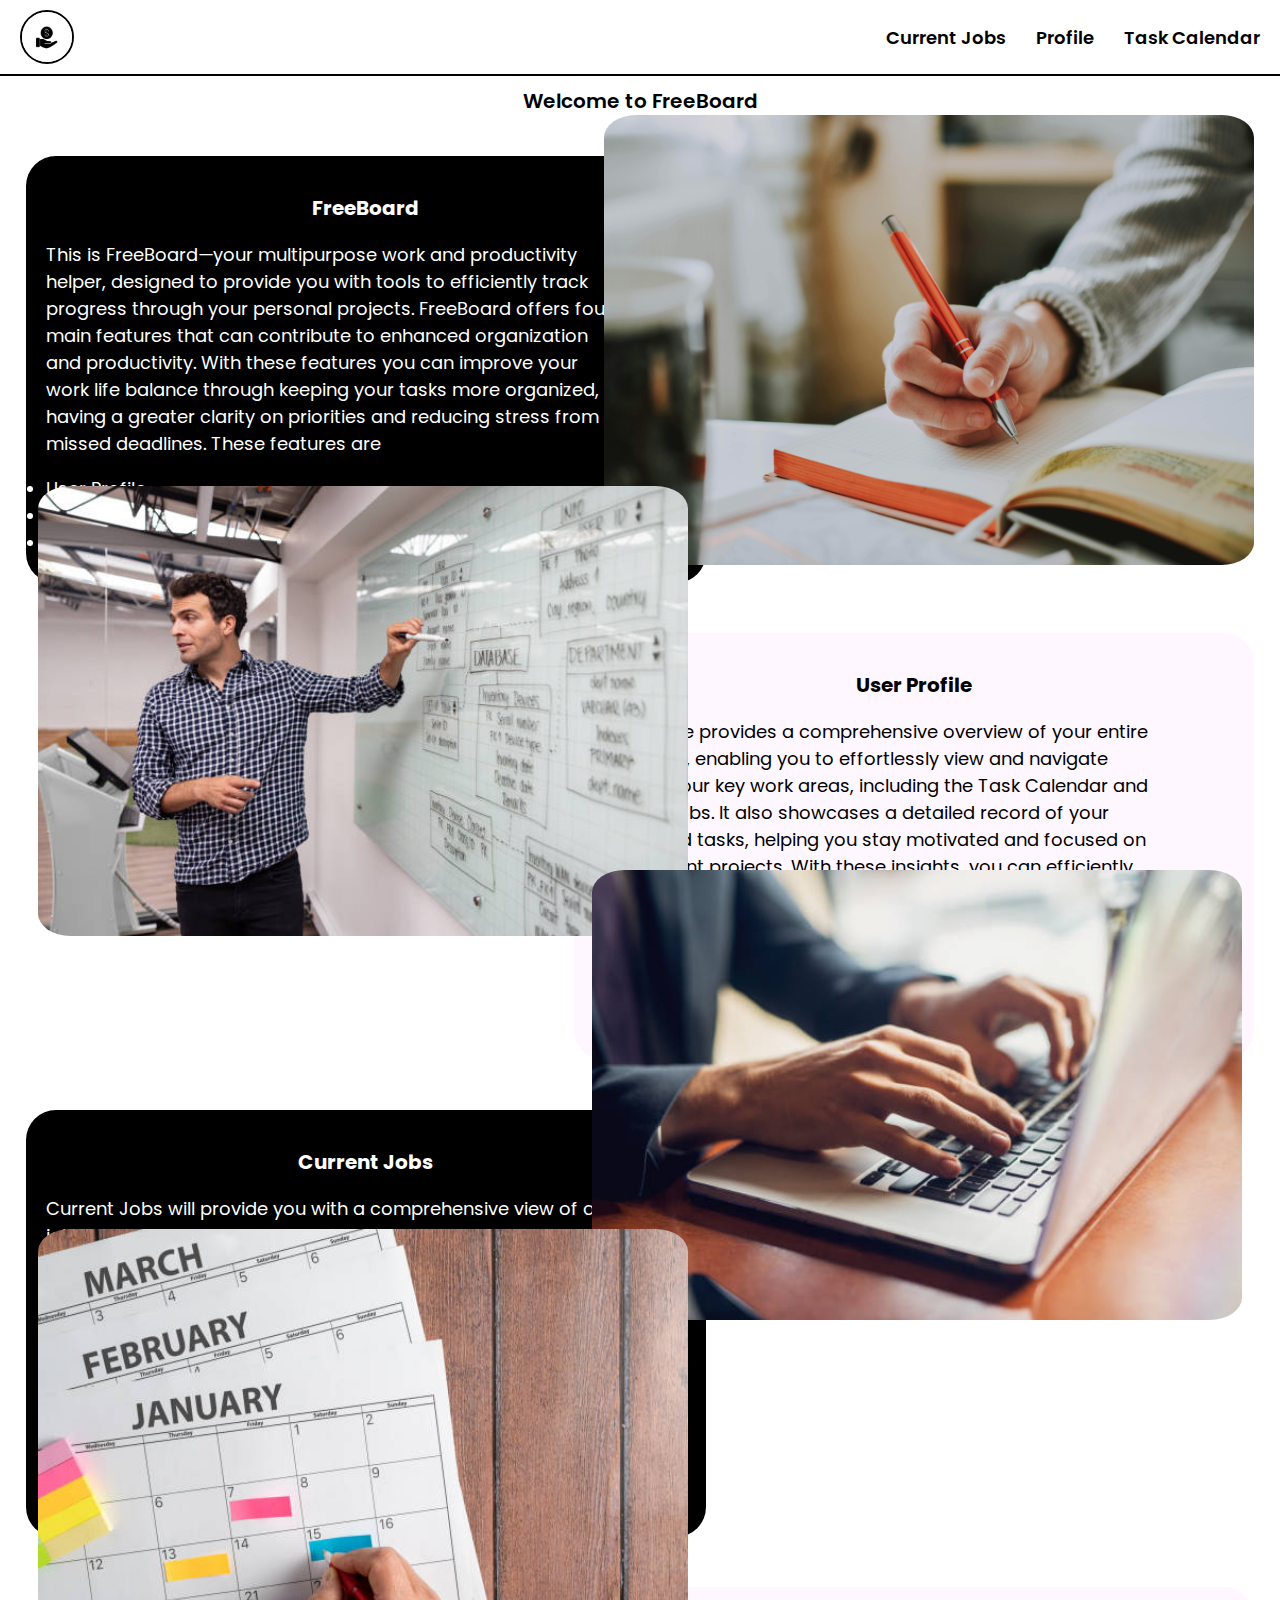
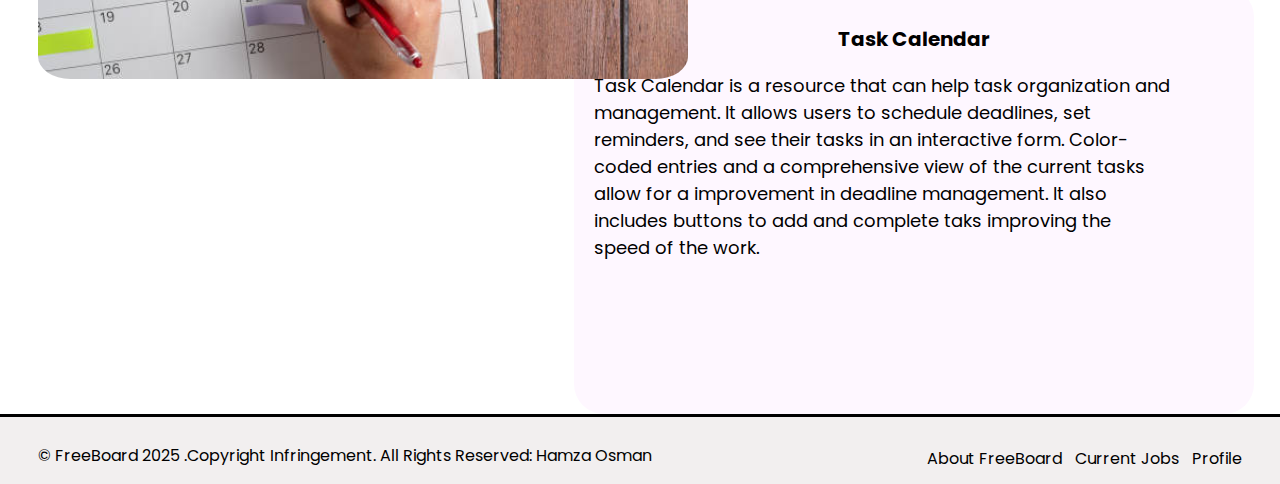
==== index.html @ d5789469 "Initial commit" ====
<!DOCTYPE html>
<html lang="en">
  <head>
    <meta charset="UTF-8" />
    <meta name="viewport" content="width=device-width, initial-scale=1.0" />
    <title>FreeBoard</title>
    <link href="/stylesheets/style.css" rel="stylesheet" />
    <link rel="icon" href="/images/freeboard-icon.png" />
    <link
      href="https://fonts.googleapis.com/css2?family=Poppins:wght@400;500;700&display=swap"
      rel="stylesheet"
    />
  </head>
  <body>
    <div class="nav-bar">
      <button class="nav-logo-button">
        <img src="/images/freeboard-icon.png" alt="Logo" />
      </button>

      <div class="nav-links">
        <!-- <a href="index.html" class="nav-link">Welcome</a> -->
        <a href="current-jobs.html" class="nav-link">Current Jobs</a>
        <a href="profile.html" class="nav-link">Profile</a>
        <a href="calendar.html" class="nav-link">Task Calendar</a>
      </div>
    </div>

    <header>Welcome to FreeBoard</header>
    <section class="section left" id="section1">
      <h2 class="section-title">FreeBoard</h2>
      <p>
        This is FreeBoard—your multipurpose work and productivity helper,
        designed to provide you with tools to efficiently track progress through
        your personal projects. FreeBoard offers four main features that can
        contribute to enhanced organization and productivity. With these
        features you can improve your work life balance through keeping your
        tasks more organized, having a greater clarity on priorities and
        reducing stress from missed deadlines. These features are
      </p>
      <li>User Profile</li>
      <li>Current Jobs</li>
      <li>Task Calendar</li>
    </section>
    <img class="writing-image" src="/images/writing.jpg" alt="writing-image" />
    <section class="section right" id="section2">
      <h2 class="section-title">User Profile</h2>
      <p>
        User Profile provides a comprehensive overview of your entire FreeBoard,
        enabling you to effortlessly view and navigate through your key work
        areas, including the Task Calendar and Current Jobs. It also showcases a
        detailed record of your completed tasks, helping you stay motivated and
        focused on your current projects. With these insights, you can
        efficiently track progress and maintain clarity on your ongoing
        priorities.
      </p>
    </section>
    <img
      class="whiteboard-man"
      src="/images/whiteboard-man.jpg"
      alt="whiteboard-man"
    />
    <section class="section left" id="section3">
      <h2 class="section-title">Current Jobs</h2>
      <p>
        Current Jobs will provide you with a comprehensive view of all jobs
        registered in the system. It higlights essential information, including
        deadlines, job descriptions, and required features. Users can easily add
        new jobs or mark jobs as complete, allowing for more efficient
        prioritization. This feature helps establish a optimal workflow,
        ensuring smooth job management and improved productivity in achieving
        work goals.
      </p>
    </section>
    <img class="typing" src="/images/typing.jpg" alt="typing-on-keyboard" />
    <section class="section right" id="section4">
      <h2 class="section-title">Task Calendar</h2>
      <p>
        Task Calendar is a resource that can help task organization and
        management. It allows users to schedule deadlines, set reminders, and
        see their tasks in an interactive form. Color-coded entries and a
        comprehensive view of the current tasks allow for a improvement in
        deadline management. It also includes buttons to add and complete taks
        improving the speed of the work.
      </p>
    </section>
    <img class="calendar" src="images/task-calendar.jpg" alt="Task Calendar" />
    <footer>
      <div class="footer">
        <p>
          © FreeBoard 2025 .Copyright Infringement. All Rights Reserved: Hamza
          Osman
        </p>
        <div class="foot-links">
          <a href="index.html">About FreeBoard</a>
          <a href="current-jobs.html">Current Jobs</a>
          <a href="profile.html">Profile</a>
        </div>
      </div>
    </footer>
  </body>
  <script src="script.js"></script>
</html>
---- stylesheets/style.css ----
body {
  margin: 0;
  padding: 0;
  font-family: "Poppins", sans-serif;
}

.nav-bar {
  display: flex;
  align-items: center;
  justify-content: space-between;
  padding: 10px 20px;
  background-color: white;
  border-bottom: 2px solid black;
}
.nav-logo-button {
  background: none;
  border: none;
  padding: 0;
  cursor: pointer;
}

.nav-logo-button img {
  width: 50px;
  height: 50px;
  border: 2px solid black;
  border-radius: 50%;
  background: none;
  display: block;
}

.nav-links {
  display: flex;
  gap: 30px;
}

.nav-link {
  font-family: "Poppins", sans-serif;
  font-weight: 600;
  font-size: 18px;
  color: black;
  text-decoration: none;
}
.ref-link {
  font-family: "Poppins", sans-serif;
  font-size: 18px;
  color: white;
  text-decoration: underline;
}
header {
  text-align: center;
  font-weight: 600;
  font-size: 20px;
  margin: 10px;
}

.section {
  width: 50vw;
  height: 43vh;
  flex-direction: column;
  align-items: center;
  padding: 20px;
  font-size: 18px;
  color: white;
  position: relative;
  margin: 0;
  border-radius: 30px;
}

.section.right {
  margin-left: auto;
  margin-right: 2vw;
}

.section.left {
  margin-left: 2vw;
  margin-right: auto;
}

#section1 {
  margin-top: 40px;
  background-color: black;
  color: white;
}

#section2 {
  background-color: #fef7ff;
  color: black;
  margin-top: 50px;
}

#section3 {
  background-color: black;
  color: white;
  margin-top: 50px;
}

#section4 {
  background-color: #fef7ff;
  color: black;
  margin-top: 50px;
}

.section-title {
  text-align: center;
  font-size: 20px;
  font-weight: bold;
  margin-bottom: 10px;
}

.section p {
  line-height: 1.5;
  max-width: 90%;
}

.writing-image {
  width: 650px;
  height: 450px;
  position: absolute;
  right: 2vw;
  top: 9vw;
  border-radius: 5%;
}

.whiteboard-man {
  width: 650px;
  height: 450px;
  position: absolute;
  top: 38vw;
  left: 3vw;
  border-radius: 5%;
}
.typing {
  width: 650px;
  height: 450px;
  position: absolute;
  top: 68vw;
  right: 3vw;
  border-radius: 5%;
}

.calendar {
  width: 650px;
  height: 450px;
  position: absolute;
  top: 96vw;
  left: 3vw;
  border-radius: 5%;
  margin-bottom: 10px;

}


.footer {
  background-color: #f2efef;
  position: absolute;
  width: 100vw;
  left: 0;
  color: black;
  padding-top: 10px;
  border-top: 3px solid black;
}

.footer p {
  position: relative;
  left: 3vw;
}
.foot-links {
  display: flex;
  gap: 1vw;
  position: absolute;
  bottom: 1vw;
  right: 3vw;
  font: inherit;
  text-decoration: none;
}

.foot-links a {
  color: black;
  text-decoration: none;
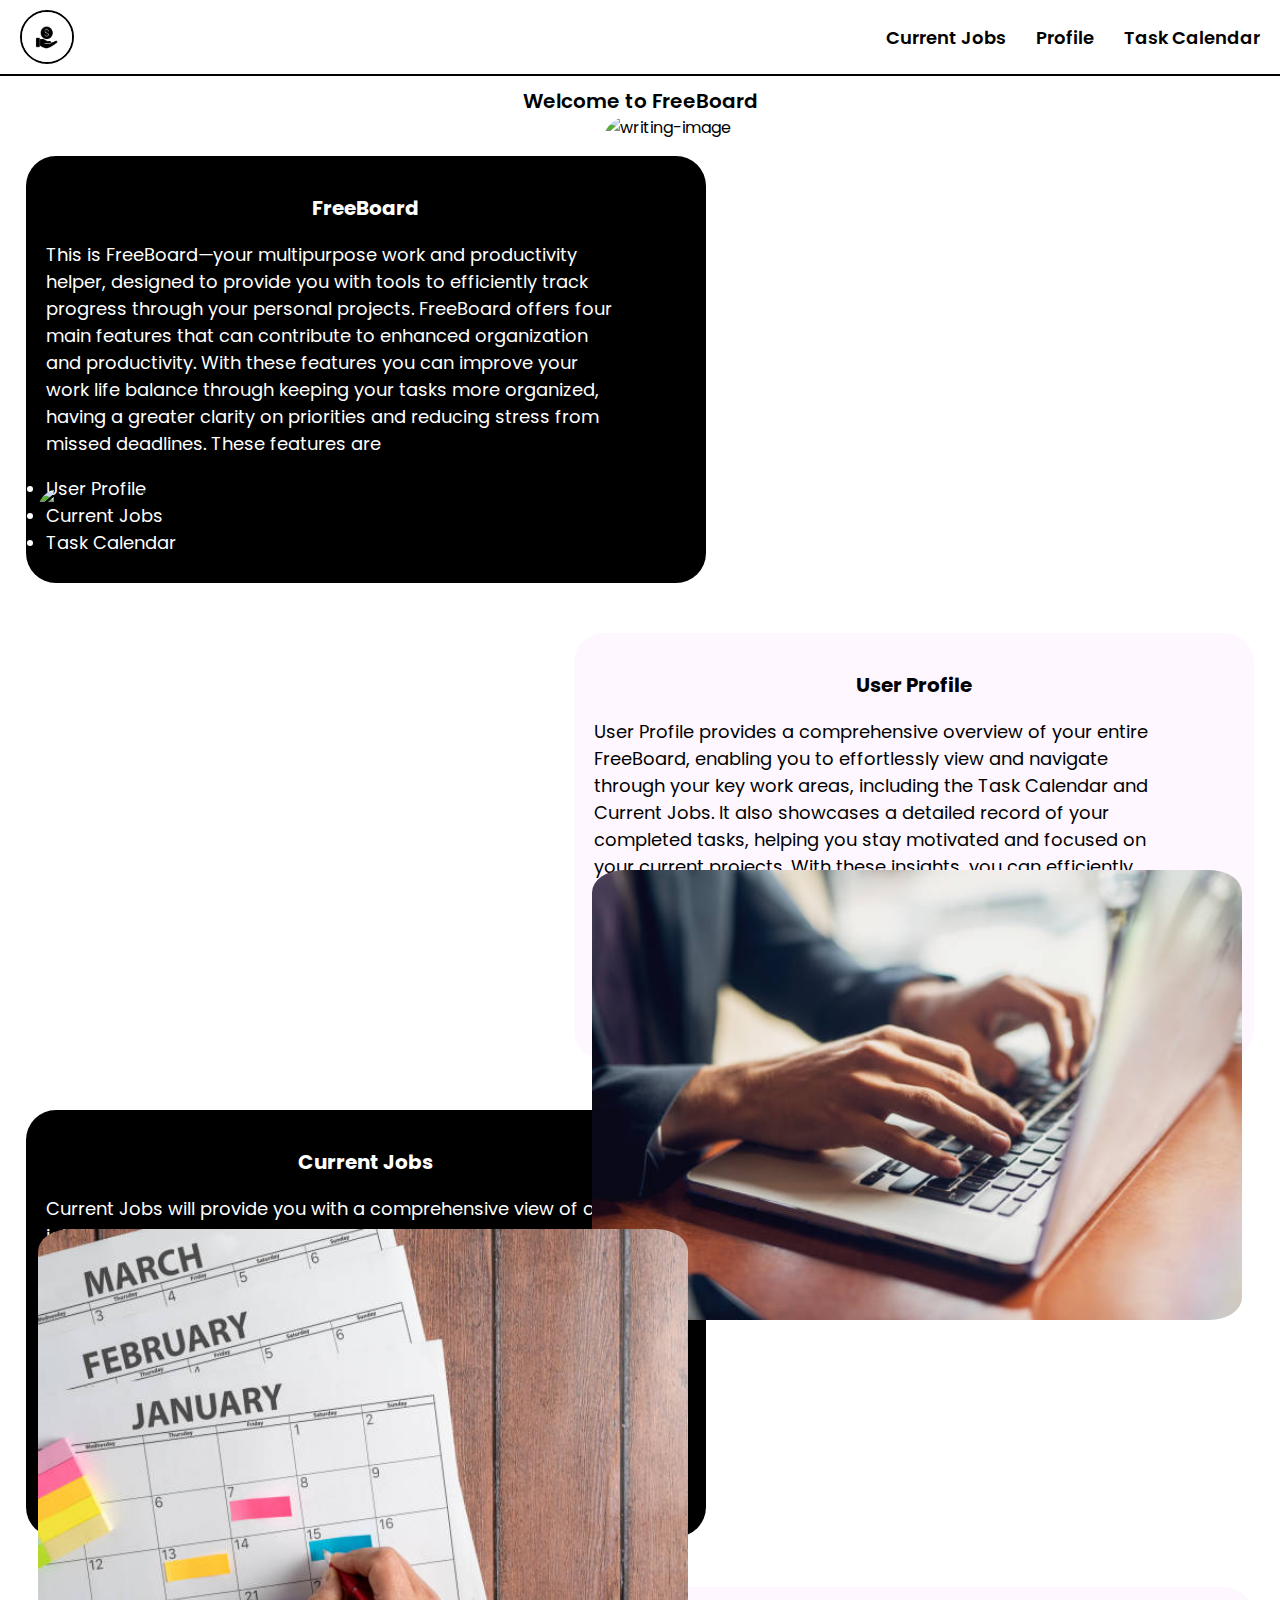
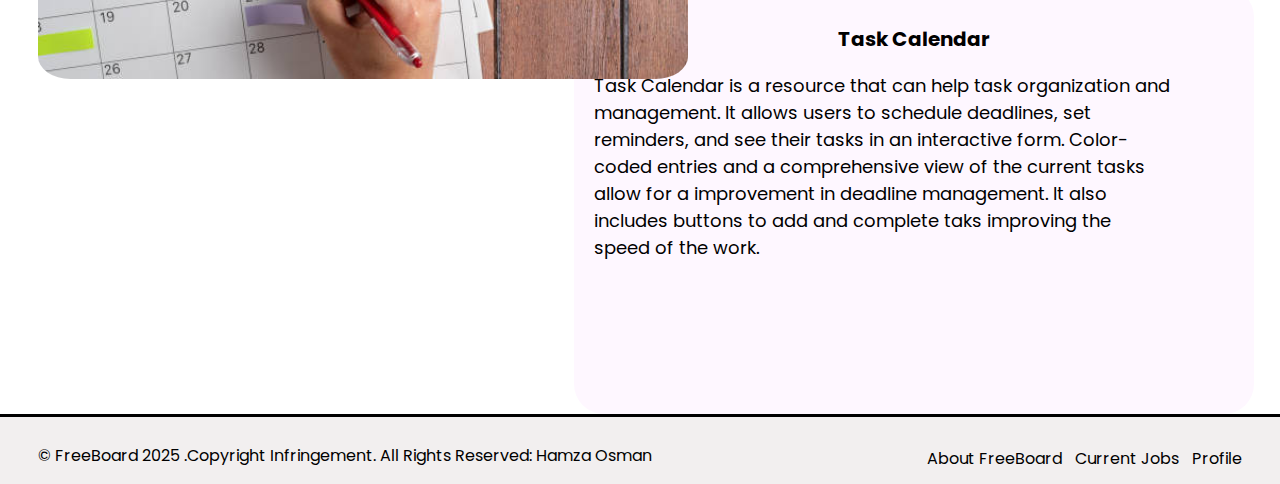
==== commit 100c1961: "Update index.html" ====
--- a/index.html
+++ b/index.html
@@ -4,8 +4,8 @@
     <meta charset="UTF-8" />
     <meta name="viewport" content="width=device-width, initial-scale=1.0" />
     <title>FreeBoard</title>
-    <link href="/stylesheets/style.css" rel="stylesheet" />
-    <link rel="icon" href="/images/freeboard-icon.png" />
+    <link href="stylesheets/style.css" rel="stylesheet" />
+    <link rel="icon" href="images/freeboard-icon.png" />
     <link
       href="https://fonts.googleapis.com/css2?family=Poppins:wght@400;500;700&display=swap"
       rel="stylesheet"
@@ -14,7 +14,7 @@
   <body>
     <div class="nav-bar">
       <button class="nav-logo-button">
-        <img src="/images/freeboard-icon.png" alt="Logo" />
+        <img src="images/freeboard-icon.png" alt="Logo" />
       </button>
 
       <div class="nav-links">
@@ -41,7 +41,7 @@
       <li>Current Jobs</li>
       <li>Task Calendar</li>
     </section>
-    <img class="writing-image" src="/images/writing.jpg" alt="writing-image" />
+    <img class="writing-image" ="images/writing.jpg" alt="writing-image" />
     <section class="section right" id="section2">
       <h2 class="section-title">User Profile</h2>
       <p>
@@ -56,7 +56,7 @@
     </section>
     <img
       class="whiteboard-man"
-      src="/images/whiteboard-man.jpg"
+      ="images/whiteboard-man.jpg"
       alt="whiteboard-man"
     />
     <section class="section left" id="section3">
@@ -71,7 +71,7 @@
         work goals.
       </p>
     </section>
-    <img class="typing" src="/images/typing.jpg" alt="typing-on-keyboard" />
+    <img class="typing" src="images/typing.jpg" alt="typing-on-keyboard" />
     <section class="section right" id="section4">
       <h2 class="section-title">Task Calendar</h2>
       <p>
